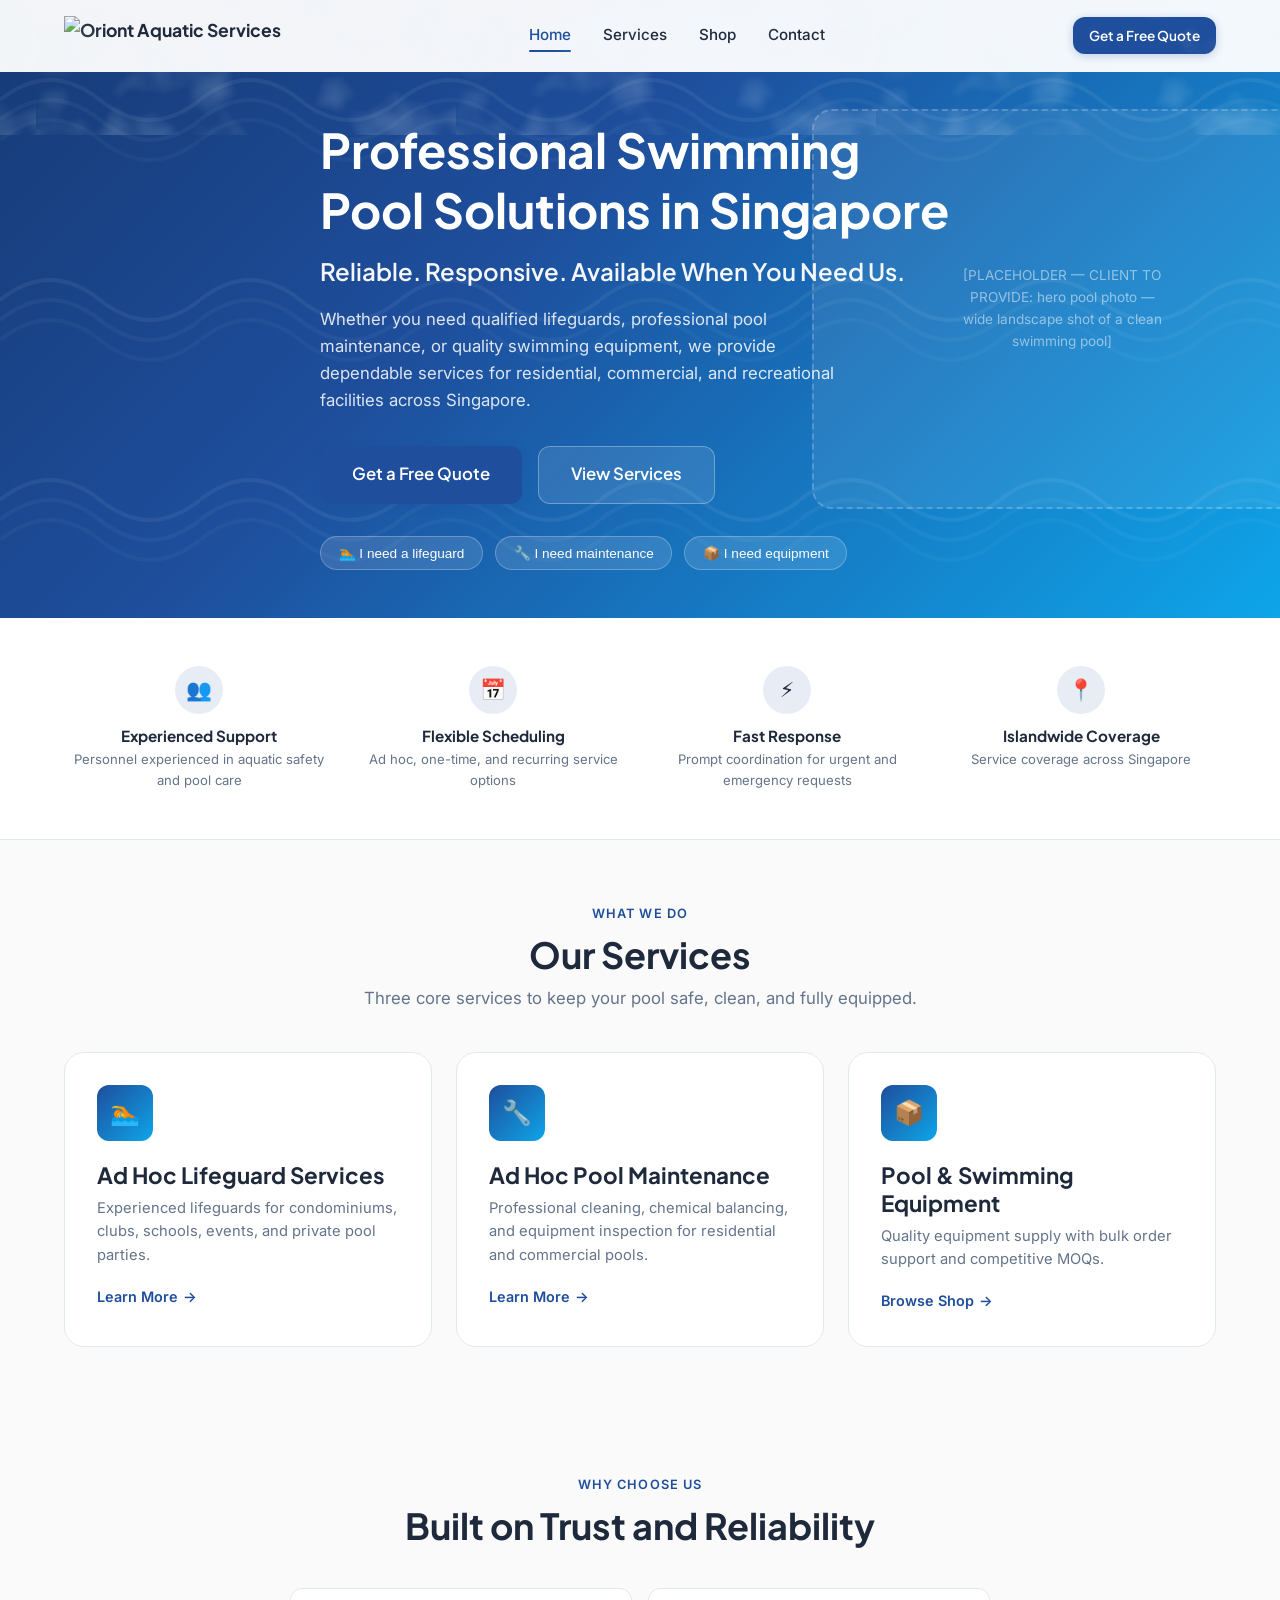
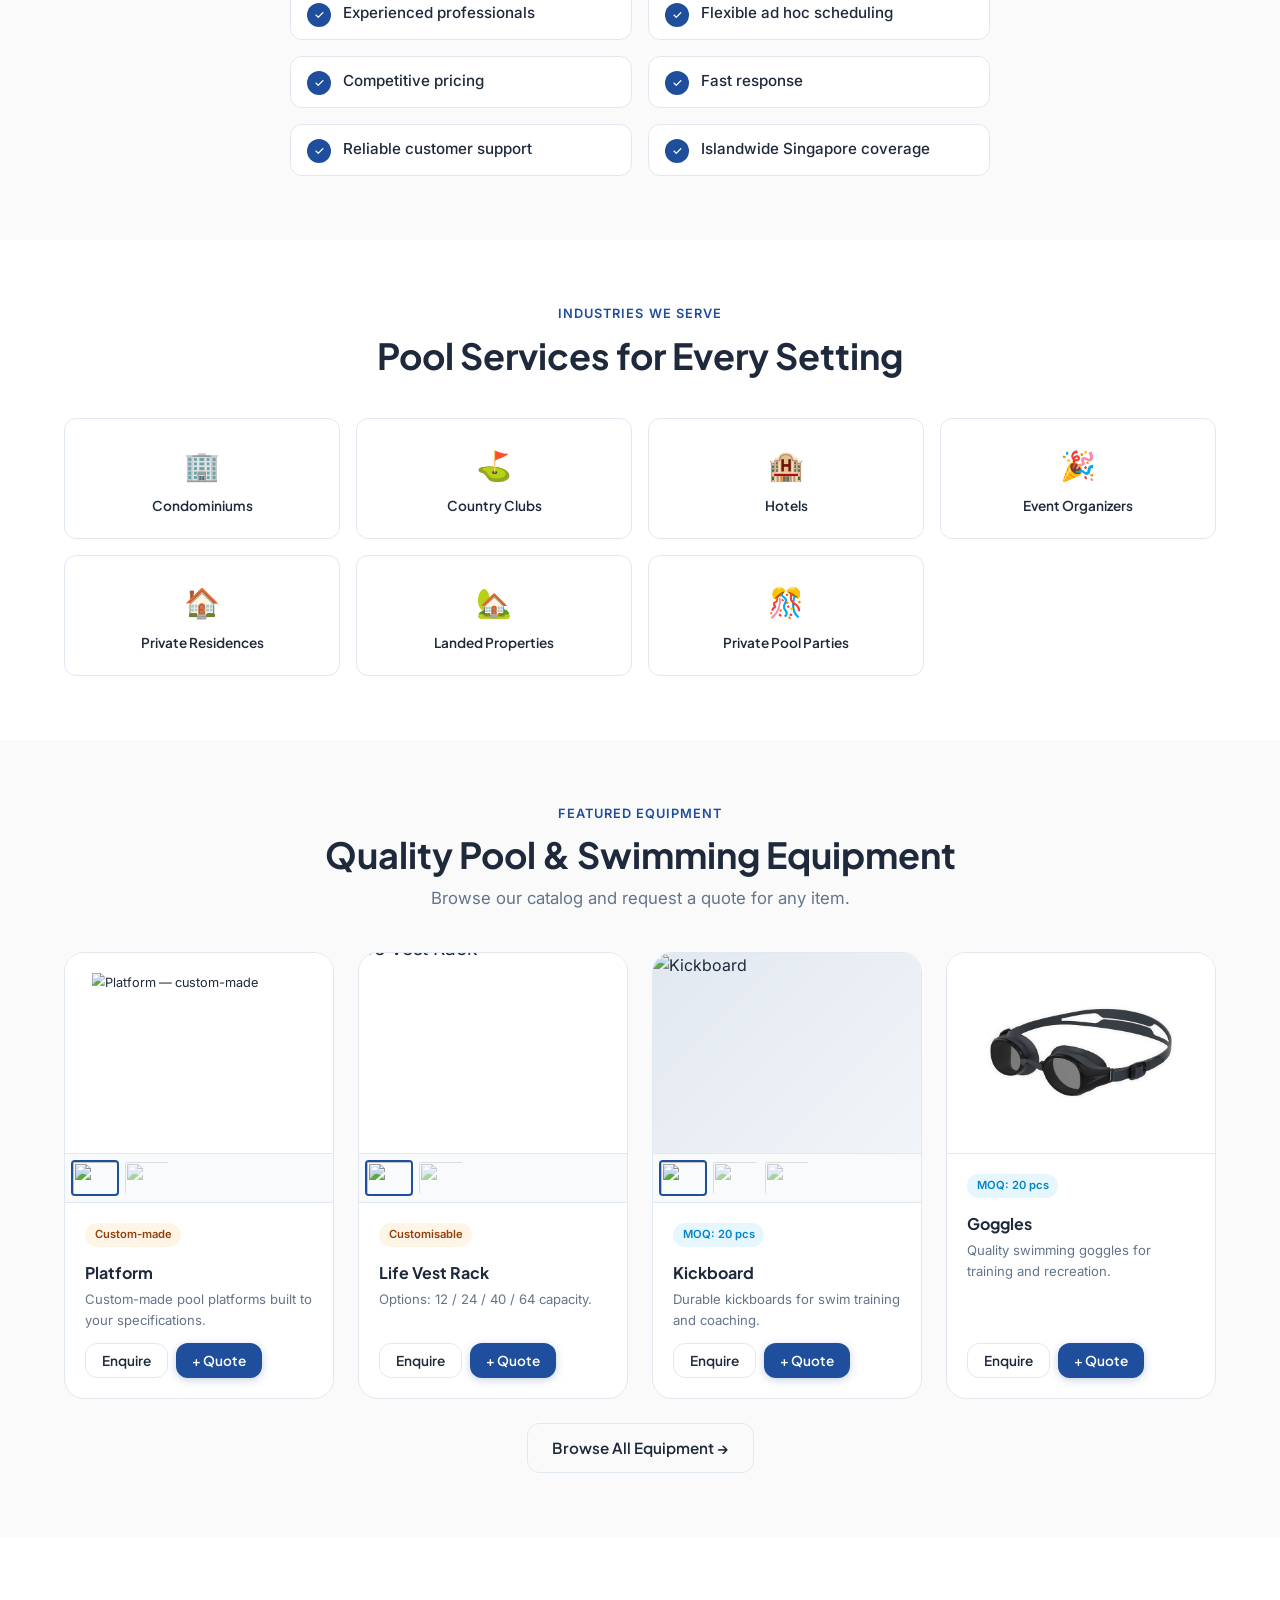
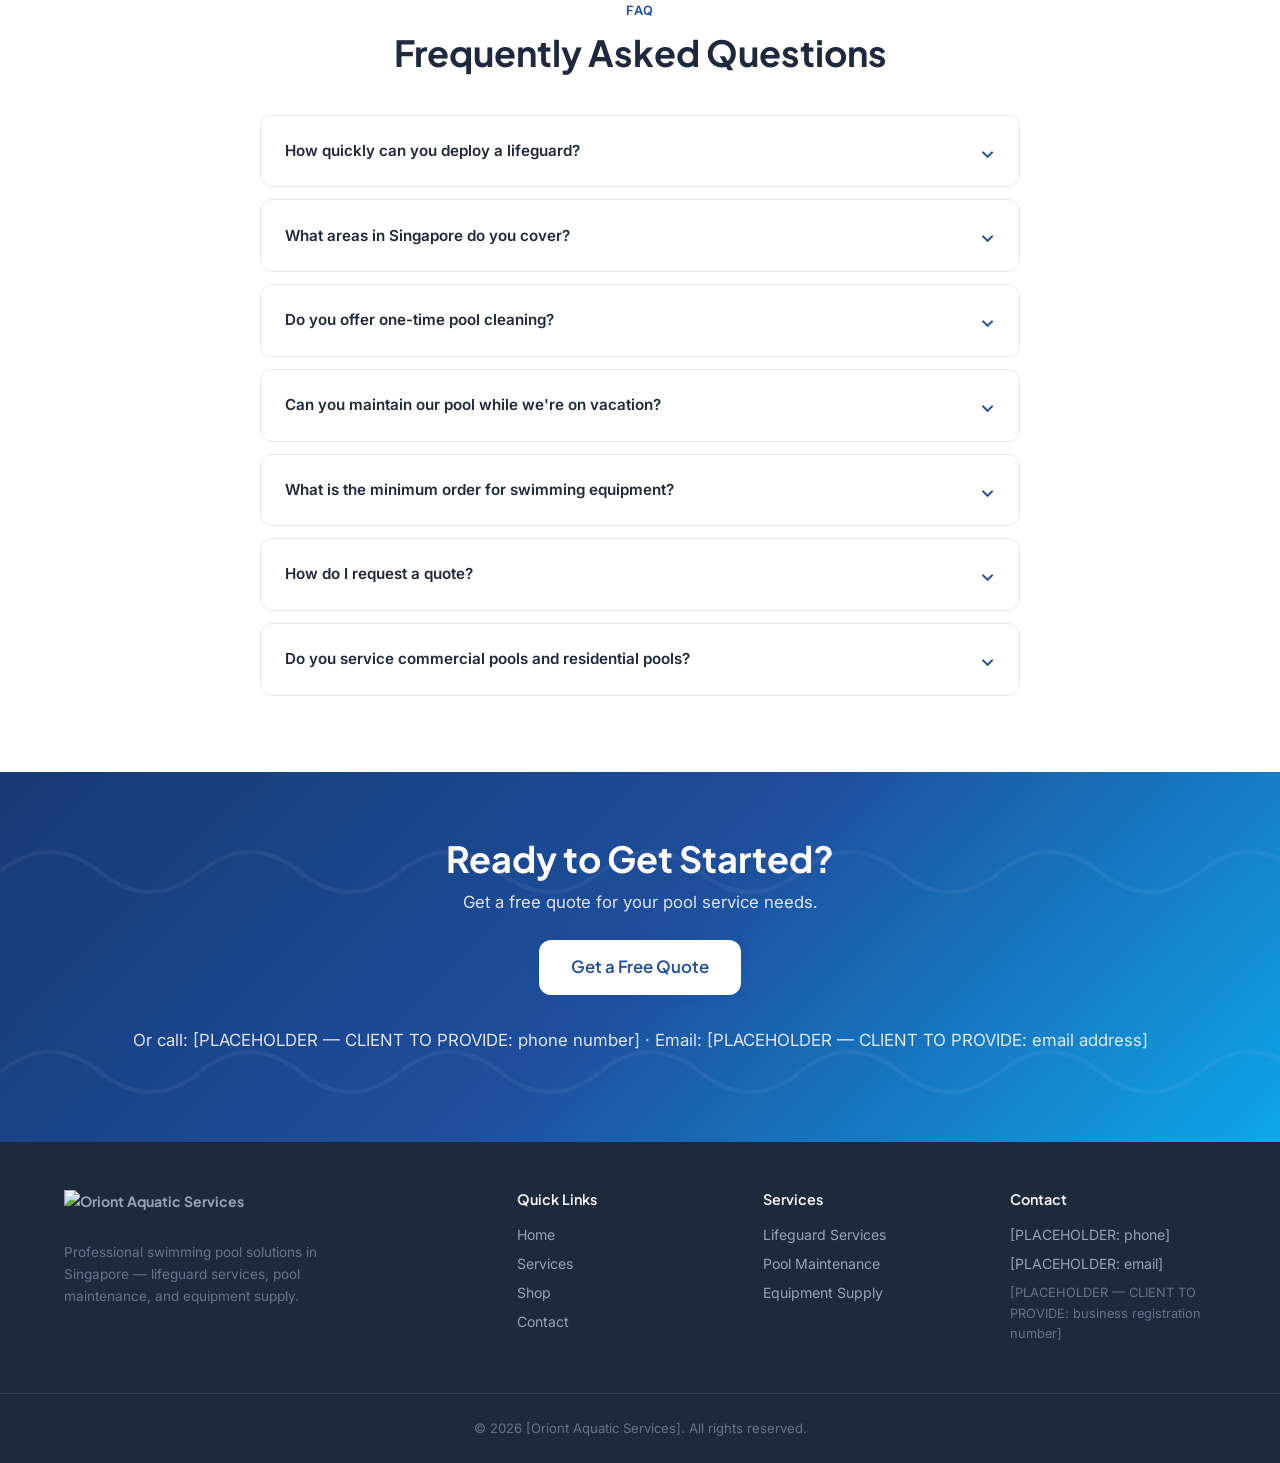
==== index.html @ 8aaba1eb "Sync pool-services-sg changes: page transitions + goggle image + hide About - Added css/transitions." ====
<!DOCTYPE html>
<html lang="en">
<head>
  <meta charset="UTF-8">
  <meta name="viewport" content="width=device-width, initial-scale=1.0">
  <title>Oriont Aquatic Services | Lifeguard · Maintenance · Equipment Singapore</title>
  <meta name="description" content="Professional swimming pool solutions in Singapore — ad hoc lifeguard services, pool maintenance, and quality pool & swimming equipment supply. Get a free quote.">
  <link rel="preconnect" href="https://fonts.googleapis.com">
  <link rel="preconnect" href="https://fonts.gstatic.com" crossorigin>
  <link href="https://fonts.googleapis.com/css2?family=Plus+Jakarta+Sans:wght@400;500;600;700&family=Inter:wght@400;500;600&display=swap" rel="stylesheet">
  <link rel="stylesheet" href="css/style.css?v=16">
  <link rel="stylesheet" href="css/transitions.css?v=2">
  <script type="application/ld+json">
  {
    "@context": "https://schema.org",
    "@type": "LocalBusiness",
    "name": "[Oriont Aquatic Services]",
    "description": "Professional swimming pool solutions in Singapore — lifeguard services, pool maintenance, and equipment supply.",
    "areaServed": "Singapore"
  }
  </script>
</head>
<body>

<!-- ===== HEADER ===== -->
<header class="header">
  <div class="container">
    <a href="index.html" class="logo">
      <img src="images/oriont-logo.png" alt="Oriont Aquatic Services">
    </a>
    <nav class="nav-links">
      <a href="index.html">Home</a>
      <a href="about.html" style="display:none">About</a>
      <a href="services.html">Services</a>
      <a href="shop.html">Shop</a>
      <a href="contact.html">Contact</a>
    </nav>
    <div class="nav-cta">
      <a href="contact.html" class="btn btn-primary btn-sm">Get a Free Quote</a>
      <button class="hamburger" aria-label="Menu"><span></span><span></span><span></span></button>
    </div>
  </div>
</header>

<!-- ===== HERO ===== -->
<section class="hero">
  <div class="container">
    <div class="hero-content">
      <h1>Professional Swimming Pool Solutions in Singapore</h1>
      <p class="subhead">Reliable. Responsive. Available When You Need Us.</p>
      <p class="hero-body">Whether you need qualified lifeguards, professional pool maintenance, or quality swimming equipment, we provide dependable services for residential, commercial, and recreational facilities across Singapore.</p>
      <div class="hero-cta-group">
        <a href="contact.html" class="btn btn-primary btn-lg">Get a Free Quote</a>
        <a href="services.html" class="btn btn-secondary btn-lg">View Services</a>
      </div>
      <div class="service-selector">
        <button class="service-chip" data-service="lifeguard">🏊 I need a lifeguard</button>
        <button class="service-chip" data-service="maintenance">🔧 I need maintenance</button>
        <button class="service-chip" data-service="equipment">📦 I need equipment</button>
      </div>
    </div>
    <div class="hero-image-placeholder">
      <span>[PLACEHOLDER — CLIENT TO PROVIDE: hero pool photo — wide landscape shot of a clean swimming pool]</span>
    </div>
  </div>
</section>

<!-- ===== TRUST INDICATORS ===== -->
<section class="trust-bar">
  <div class="container">
    <div class="trust-grid">
      <div class="trust-item">
        <div class="icon">👥</div>
        <h4>Experienced Support</h4>
        <p>Personnel experienced in aquatic safety and pool care</p>
      </div>
      <div class="trust-item">
        <div class="icon">📅</div>
        <h4>Flexible Scheduling</h4>
        <p>Ad hoc, one-time, and recurring service options</p>
      </div>
      <div class="trust-item">
        <div class="icon">⚡</div>
        <h4>Fast Response</h4>
        <p>Prompt coordination for urgent and emergency requests</p>
      </div>
      <div class="trust-item">
        <div class="icon">📍</div>
        <h4>Islandwide Coverage</h4>
        <p>Service coverage across Singapore</p>
      </div>
    </div>
  </div>
</section>

<!-- ===== SERVICES OVERVIEW ===== -->
<section class="section">
  <div class="container">
    <div class="section-header">
      <div class="eyebrow">What We Do</div>
      <h2>Our Services</h2>
      <p>Three core services to keep your pool safe, clean, and fully equipped.</p>
    </div>
    <div class="cards-grid">
      <a href="services.html#lifeguard" class="service-card">
        <div class="card-icon">🏊</div>
        <h3>Ad Hoc Lifeguard Services</h3>
        <p>Experienced lifeguards for condominiums, clubs, schools, events, and private pool parties.</p>
        <span class="card-link">Learn More</span>
      </a>
      <a href="services.html#maintenance" class="service-card">
        <div class="card-icon">🔧</div>
        <h3>Ad Hoc Pool Maintenance</h3>
        <p>Professional cleaning, chemical balancing, and equipment inspection for residential and commercial pools.</p>
        <span class="card-link">Learn More</span>
      </a>
      <a href="shop.html" class="service-card">
        <div class="card-icon">📦</div>
        <h3>Pool & Swimming Equipment</h3>
        <p>Quality equipment supply with bulk order support and competitive MOQs.</p>
        <span class="card-link">Browse Shop</span>
      </a>
    </div>
  </div>
</section>

<!-- ===== WHY CHOOSE US ===== -->
<section class="section">
  <div class="container">
    <div class="section-header">
      <div class="eyebrow">Why Choose Us</div>
      <h2>Built on Trust and Reliability</h2>
    </div>
    <div class="why-list">
      <div class="why-item"><span class="check">✓</span><span>Experienced professionals</span></div>
      <div class="why-item"><span class="check">✓</span><span>Flexible ad hoc scheduling</span></div>
      <div class="why-item"><span class="check">✓</span><span>Competitive pricing</span></div>
      <div class="why-item"><span class="check">✓</span><span>Fast response</span></div>
      <div class="why-item"><span class="check">✓</span><span>Reliable customer support</span></div>
      <div class="why-item"><span class="check">✓</span><span>Islandwide Singapore coverage</span></div>
    </div>
  </div>
</section>

<!-- ===== INDUSTRIES SERVED ===== -->
<section class="section" style="background: var(--color-surface);">
  <div class="container">
    <div class="section-header">
      <div class="eyebrow">Industries We Serve</div>
      <h2>Pool Services for Every Setting</h2>
    </div>
    <div class="industries-grid">
      <div class="industry-item"><div class="icon">🏢</div><h4>Condominiums</h4></div>
      <div class="industry-item"><div class="icon">⛳</div><h4>Country Clubs</h4></div>
      <div class="industry-item"><div class="icon">🏨</div><h4>Hotels</h4></div>
      <div class="industry-item"><div class="icon">🎉</div><h4>Event Organizers</h4></div>
      <div class="industry-item"><div class="icon">🏠</div><h4>Private Residences</h4></div>
      <div class="industry-item"><div class="icon">🏡</div><h4>Landed Properties</h4></div>
      <div class="industry-item"><div class="icon">🎊</div><h4>Private Pool Parties</h4></div>
    </div>
  </div>
</section>

<!-- ===== FEATURED PRODUCTS ===== -->
<section class="section">
  <div class="container">
    <div class="section-header">
      <div class="eyebrow">Featured Equipment</div>
      <h2>Quality Pool & Swimming Equipment</h2>
      <p>Browse our catalog and request a quote for any item.</p>
    </div>
    <div class="product-grid">
      <div class="product-card product-platform">
        <div class="product-gallery">
            <div class="gallery-main">
              <img src="images/products/platform-1.jpg" alt="Platform — custom-made">
              <img src="images/products/platform-2.jpg" alt="Platform — alternate view">
            </div>
            <div class="gallery-thumbs">
              <img src="images/products/platform-1.jpg" alt="" class="active">
              <img src="images/products/platform-2.jpg" alt="">
            </div>
          </div>
          <div class="product-info">
            <div class="gallery-badge-row">
              <span class="product-badge" style="background:rgba(245,158,11,0.1);color:#92400E;">Custom-made</span>
            </div>
            <h3>Platform</h3>
            <p class="desc">Custom-made pool platforms built to your specifications.</p>
            <div class="product-actions">
              <button class="btn btn-secondary btn-sm" data-enquire="Platform (Custom-made)">Enquire</button>
              <button class="btn btn-primary btn-sm" data-add-quote="Platform (Custom-made)">+ Quote</button>
            </div>
          </div>
      </div>
      <div class="product-card product-life-vest-rack">
        <div class="product-gallery">
            <div class="gallery-main">
              <img src="images/products/life-vest-rack-1.jpg" alt="Life Vest Rack">
              <img src="images/products/life-vest-rack-3.jpg" alt="Life Vest Rack — alternate view">
            </div>
            <div class="gallery-thumbs">
              <img src="images/products/life-vest-rack-1.jpg" alt="" class="active">
              <img src="images/products/life-vest-rack-3.jpg" alt="">
            </div>
          </div>
          <div class="product-info">
            <div class="gallery-badge-row">
              <span class="product-badge" style="background:rgba(245,158,11,0.1);color:#92400E;">Customisable</span>
            </div>
            <h3>Life Vest Rack</h3>
            <p class="desc">Options: 12 / 24 / 40 / 64 capacity.</p>
            <div class="product-actions">
              <button class="btn btn-secondary btn-sm" data-enquire="Life Vest Rack (Customisable — 12/24/40/64 capacity)">Enquire</button>
              <button class="btn btn-primary btn-sm" data-add-quote="Life Vest Rack (Customisable)">+ Quote</button>
            </div>
          </div>
      </div>
      <div class="product-card product-kickboard">
        <div class="product-gallery">
            <div class="gallery-main">
              <img src="images/products/kickboard-1.jpg" alt="Kickboard">
              <img src="images/products/kickboard-2.jpg" alt="Kickboard — alternate view">
              <img src="images/products/kickboard-3.jpg" alt="Kickboard — alternate view">
            </div>
            <div class="gallery-thumbs">
              <img src="images/products/kickboard-1.jpg" alt="" class="active">
              <img src="images/products/kickboard-2.jpg" alt="">
              <img src="images/products/kickboard-3.jpg" alt="">
            </div>
          </div>
          <div class="product-info">
            <div class="gallery-badge-row">
              <span class="product-badge moq">MOQ: 20 pcs</span>
            </div>
            <h3>Kickboard</h3>
            <p class="desc">Durable kickboards for swim training and coaching.</p>
            <div class="product-actions">
              <button class="btn btn-secondary btn-sm" data-enquire="Kickboard" data-moq="20">Enquire</button>
              <button class="btn btn-primary btn-sm" data-add-quote="Kickboard" data-moq="20">+ Quote</button>
            </div>
          </div>
      </div>
      <div class="product-card product-goggle">
        <div class="product-gallery">
            <div class="gallery-main">
              <img src="images/products/goggle_white.png" alt="Swimming Goggle">
            </div>
          </div>
          <div class="product-info">
            <div class="gallery-badge-row">
              <span class="product-badge moq">MOQ: 20 pcs</span>
            </div>
            <h3>Goggles</h3>
            <p class="desc">Quality swimming goggles for training and recreation.</p>
            <div class="product-actions">
              <button class="btn btn-secondary btn-sm" data-enquire="Goggles" data-moq="20">Enquire</button>
              <button class="btn btn-primary btn-sm" data-add-quote="Goggles" data-moq="20">+ Quote</button>
            </div>
          </div>
      </div>
    </div>
    <div class="text-center mt-3">
      <a href="shop.html" class="btn btn-secondary">Browse All Equipment →</a>
    </div>
  </div>
</section>

<!-- ===== FAQ ===== -->
<section class="section" style="background: var(--color-surface);">
  <div class="container">
    <div class="section-header">
      <div class="eyebrow">FAQ</div>
      <h2>Frequently Asked Questions</h2>
    </div>
    <div class="faq-list">
      <div class="faq-item">
        <div class="faq-question">How quickly can you deploy a lifeguard? <span class="arrow">⌄</span></div>
        <div class="faq-answer"><p>We aim to respond to urgent requests as promptly as possible. Response time depends on availability and location. Contact us for same-day or next-day coordination.</p></div>
      </div>
      <div class="faq-item">
        <div class="faq-question">What areas in Singapore do you cover? <span class="arrow">⌄</span></div>
        <div class="faq-answer"><p>We provide pool services across Singapore, including condominiums, private residences, commercial properties, and recreational facilities.</p></div>
      </div>
      <div class="faq-item">
        <div class="faq-question">Do you offer one-time pool cleaning? <span class="arrow">⌄</span></div>
        <div class="faq-answer"><p>Yes. Our ad hoc pool maintenance includes one-time cleaning, weekly maintenance, emergency service, and vacation property maintenance.</p></div>
      </div>
      <div class="faq-item">
        <div class="faq-question">Can you maintain our pool while we're on vacation? <span class="arrow">⌄</span></div>
        <div class="faq-answer"><p>Yes. Vacation property maintenance is one of our service options. We can schedule regular visits to keep your pool clean and safe while you're away.</p></div>
      </div>
      <div class="faq-item">
        <div class="faq-question">What is the minimum order for swimming equipment? <span class="arrow">⌄</span></div>
        <div class="faq-answer"><p>Minimum order quantities vary by product. Swimming equipment typically has a MOQ of 20 pieces. Contact us for specific MOQ details per item.</p></div>
      </div>
      <div class="faq-item">
        <div class="faq-question">How do I request a quote? <span class="arrow">⌄</span></div>
        <div class="faq-answer"><p>Click "Get a Free Quote" anywhere on our site, fill out the quote form with your service or product needs, and we'll get back to you. You can also reach us.</p></div>
      </div>
      <div class="faq-item">
        <div class="faq-question">Do you service commercial pools and residential pools? <span class="arrow">⌄</span></div>
        <div class="faq-answer"><p>Yes. We provide lifeguard services and pool maintenance for both commercial facilities (condominiums, clubs, hotels, schools) and private residential pools.</p></div>
      </div>
    </div>
  </div>
</section>

<!-- ===== CONTACT CTA ===== -->
<section class="cta-section section">
  <div class="container">
    <h2>Ready to Get Started?</h2>
    <p>Get a free quote for your pool service needs.</p>
    <div class="hero-cta-group" style="justify-content: center;">
      <a href="contact.html" class="btn btn-primary btn-lg" style="background:#fff;color:var(--color-primary);">Get a Free Quote</a>
    </div>
    <div class="contact-info">
      <p>Or call: [PLACEHOLDER — CLIENT TO PROVIDE: phone number] · Email: [PLACEHOLDER — CLIENT TO PROVIDE: email address]</p>
    </div>
  </div>
</section>

<!-- ===== FOOTER ===== -->
<footer class="footer">
  <div class="container">
    <div class="footer-brand">
      <a href="index.html" class="logo"><img src="images/oriont-logo-light.png" alt="Oriont Aquatic Services"></a>
      <p>Professional swimming pool solutions in Singapore — lifeguard services, pool maintenance, and equipment supply.</p>
    </div>
    <div>
      <h4>Quick Links</h4>
      <a href="index.html">Home</a>
      <a href="services.html">Services</a>
      <a href="shop.html">Shop</a>
      <a href="contact.html">Contact</a>
    </div>
    <div>
      <h4>Services</h4>
      <a href="services.html#lifeguard">Lifeguard Services</a>
      <a href="services.html#maintenance">Pool Maintenance</a>
      <a href="shop.html">Equipment Supply</a>
    </div>
    <div>
      <h4>Contact</h4>
      <a href="tel:+65XXXXXXXX">[PLACEHOLDER: phone]</a>
      
      <a href="mailto:info@example.com">[PLACEHOLDER: email]</a>
      <p style="color:#64748B;font-size:0.8rem;margin-top:0.5rem;">[PLACEHOLDER — CLIENT TO PROVIDE: business registration number]</p>
    </div>
  </div>
  <div class="footer-bottom">
    © 2026 [Oriont Aquatic Services]. All rights reserved.
  </div>
</footer>

<!-- ===== MOBILE STICKY CTA BAR ===== -->
<div class="mobile-cta-bar">
  <div class="bar-content">
    <a href="contact.html" class="btn btn-primary">Get a Quote</a>
  </div>
</div>

<!-- ===== QUOTE INDICATOR + MODAL ===== -->
<a href="#" class="quote-indicator btn btn-primary">
  📋 Quote List <span class="quote-count">0</span>
</a>
<div class="modal-overlay">
  <div class="modal">
    <button class="modal-close">×</button>
    <h3>Your Quote List</h3>
    <div class="quote-items"></div>
    <a href="contact.html?quote=1" class="btn btn-primary btn-block">Submit Quote Request</a>
  </div>
</div>

<script src="js/main.js?v=7"></script>
<script src="js/transitions.js?v=2"></script>
</body>
</html>
---- css/style.css ----
/* ============================================
   POOL SERVICES WEBSITE — DESIGN SYSTEM
   ============================================ */

:root {
  /* Colors */
  --color-primary: #1E4E9C;
  --color-primary-dark: #163A75;
  --color-primary-light: #93C5FD;
  --color-base: #FAFAFA;
  --color-surface: #FFFFFF;
  --color-text: #1E293B;
  --color-text-muted: #64748B;
  --color-border: #E2E8F0;
  --color-accent: #0EA5E9;
  --color-accent-dark: #0284C7;

  /* Typography */
  --font-heading: 'Plus Jakarta Sans', system-ui, -apple-system, sans-serif;
  --font-body: 'Inter', system-ui, -apple-system, sans-serif;

  /* Spacing & Radius */
  --radius-sm: 8px;
  --radius-md: 12px;
  --radius-lg: 20px;
  --shadow-card: 0 1px 3px rgba(0,0,0,0.08), 0 1px 2px rgba(0,0,0,0.04);
  --shadow-hover: 0 4px 16px rgba(30,78,156,0.12);
  --shadow-hero: 0 8px 32px rgba(0,0,0,0.12);
  --max-width: 1200px;
  --header-height: 72px;
}

/* ============================================
   RESET & BASE
   ============================================ */
*, *::before, *::after { box-sizing: border-box; margin: 0; padding: 0; }

html { scroll-behavior: smooth; font-size: 16px; }

body {
  font-family: var(--font-body);
  color: var(--color-text);
  background: var(--color-base);
  line-height: 1.6;
  -webkit-font-smoothing: antialiased;
  overflow-x: hidden;
}

h1, h2, h3, h4 { font-family: var(--font-heading); font-weight: 700; line-height: 1.25; color: var(--color-text); }
h1 { font-size: clamp(1.8rem, 4vw, 3rem); }
h2 { font-size: clamp(1.5rem, 3vw, 2.25rem); }
h3 { font-size: clamp(1.15rem, 2vw, 1.4rem); }
p { margin-bottom: 1rem; color: var(--color-text-muted); }
a { text-decoration: none; color: var(--color-primary); transition: color 0.2s; }
a:hover { color: var(--color-primary-dark); }
img { max-width: 100%; display: block; }
ul { list-style: none; }

/* ============================================
   LAYOUT HELPERS
   ============================================ */
.container { max-width: var(--max-width); margin: 0 auto; padding: 0 1.5rem; }
.section { padding: 4rem 0; }
.section-tight { padding: 3rem 0; }
.text-center { text-align: center; }
.mt-1 { margin-top: 0.5rem; } .mt-2 { margin-top: 1rem; } .mt-3 { margin-top: 1.5rem; }
.mb-1 { margin-bottom: 0.5rem; } .mb-2 { margin-bottom: 1rem; } .mb-3 { margin-bottom: 1.5rem; }
.eyebrow { font-size: 0.8rem; font-weight: 600; letter-spacing: 0.08em; text-transform: uppercase; color: var(--color-primary); margin-bottom: 0.5rem; }

/* ============================================
   BUTTONS
   ============================================ */
.btn {
  display: inline-flex; align-items: center; gap: 0.5rem;
  padding: 0.75rem 1.5rem; border-radius: var(--radius-md);
  font-family: var(--font-heading); font-weight: 600; font-size: 0.95rem;
  border: none; cursor: pointer; transition: all 0.25s ease;
  text-decoration: none; white-space: nowrap;
}
.btn-primary {
  background: var(--color-primary); color: #fff;
  box-shadow: 0 2px 8px rgba(30,78,156,0.25);
}
.btn-primary:hover { background: var(--color-primary-dark); color: #fff; transform: translateY(-1px); box-shadow: 0 4px 16px rgba(30,78,156,0.3); }
.btn-secondary {
  background: transparent; color: var(--color-text); border: 1.5px solid var(--color-border);
}
.btn-secondary:hover { border-color: var(--color-primary); color: var(--color-primary); }
.btn-sm { padding: 0.5rem 1rem; font-size: 0.85rem; }
.btn-lg { padding: 0.9rem 2rem; font-size: 1.05rem; }
.btn-block { width: 100%; justify-content: center; }

/* Ripple hover effect */
.btn-primary { position: relative; overflow: hidden; }
.btn-primary::after {
  content: ''; position: absolute; top: 50%; left: 50%;
  width: 0; height: 0; border-radius: 50%; background: rgba(255,255,255,0.3);
  transform: translate(-50%, -50%); transition: width 0.5s, height 0.5s;
}
.btn-primary:hover::after { width: 300px; height: 300px; }

/* ============================================
   HEADER / NAV
   ============================================ */
.header {
  position: fixed; top: 0; left: 0; right: 0; z-index: 1000;
  height: var(--header-height); display: flex; align-items: center;
  background: rgba(255,255,255,0.95); backdrop-filter: blur(12px);
  border-bottom: 1px solid transparent; transition: all 0.3s ease;
}
.header.scrolled { border-bottom-color: var(--color-border); box-shadow: 0 1px 8px rgba(0,0,0,0.05); }
.header .container { display: flex; align-items: center; justify-content: space-between; width: 100%; }

.logo { display: flex; align-items: center; gap: 0.5rem; font-family: var(--font-heading); font-weight: 700; font-size: 1.1rem; color: var(--color-text); }
.logo img { height: 40px; width: auto; object-fit: contain; }
.footer .logo img { height: 40px; }
.logo-icon { width: 36px; height: 36px; border-radius: var(--radius-sm); background: var(--color-primary); display: flex; align-items: center; justify-content: center; color: #fff; font-size: 1.2rem; }

.nav-links { display: flex; align-items: center; gap: 2rem; }
.nav-links a { color: var(--color-text); font-weight: 500; font-size: 0.95rem; position: relative; }
.nav-links a:hover, .nav-links a.active { color: var(--color-primary); }
.nav-links a.active::after { content: ''; position: absolute; bottom: -4px; left: 0; right: 0; height: 2px; background: var(--color-primary); border-radius: 1px; }
.nav-cta { display: flex; align-items: center; gap: 0.75rem; }

.hamburger { display: none; flex-direction: column; gap: 5px; cursor: pointer; background: none; border: none; padding: 0; }
.hamburger span { width: 24px; height: 2px; background: var(--color-text); border-radius: 1px; transition: all 0.3s; }
.hamburger.open span:nth-child(1) { transform: rotate(45deg) translate(5px, 5px); }
.hamburger.open span:nth-child(2) { opacity: 0; }
.hamburger.open span:nth-child(3) { transform: rotate(-45deg) translate(5px, -5px); }

/* ============================================
   HERO
   ============================================ */
.hero {
  position: relative; min-height: 600px; display: flex; align-items: center;
  padding-top: var(--header-height);
  background: linear-gradient(135deg, #163A75 0%, #1E4E9C 40%, #0EA5E9 100%);
  overflow: hidden;
}
.hero::before {
  content: ''; position: absolute; inset: 0;
  background: url("data:image/svg+xml,%3Csvg xmlns='http://www.w3.org/2000/svg' width='100' height='100' viewBox='0 0 100 100'%3E%3Cpath d='M0 50 Q25 30 50 50 T100 50' stroke='rgba(255,255,255,0.06)' fill='none' stroke-width='2'/%3E%3Cpath d='M0 60 Q25 40 50 60 T100 60' stroke='rgba(255,255,255,0.04)' fill='none' stroke-width='2'/%3E%3Cpath d='M0 70 Q25 50 50 70 T100 70' stroke='rgba(255,255,255,0.03)' fill='none' stroke-width='2'/%3E%3C/svg%3E");
  background-size: 200px;
}
.hero-content { position: relative; z-index: 2; max-width: 640px; padding: 3rem 0; }
.hero h1 { color: #fff; margin-bottom: 0.75rem; }
.hero .subhead { font-size: clamp(1.1rem, 2.5vw, 1.5rem); color: rgba(255,255,255,0.95); font-weight: 600; margin-bottom: 1rem; font-family: var(--font-heading); }
.hero .hero-body { font-size: 1.05rem; color: rgba(255,255,255,0.85); margin-bottom: 2rem; max-width: 540px; }
.hero-cta-group { display: flex; gap: 1rem; flex-wrap: wrap; margin-bottom: 2rem; }
.hero .btn-secondary { background: rgba(255,255,255,0.1); color: #fff; border-color: rgba(255,255,255,0.3); }
.hero .btn-secondary:hover { background: rgba(255,255,255,0.2); border-color: rgba(255,255,255,0.5); }

/* Service selector */
.service-selector { display: flex; gap: 0.75rem; flex-wrap: wrap; }
.service-chip {
  background: rgba(255,255,255,0.12); border: 1px solid rgba(255,255,255,0.25);
  color: #fff; padding: 0.5rem 1.1rem; border-radius: 999px; font-size: 0.85rem;
  font-weight: 500; cursor: pointer; transition: all 0.25s; backdrop-filter: blur(4px);
}
.service-chip:hover { background: rgba(255,255,255,0.22); border-color: rgba(255,255,255,0.45); }
.service-chip.selected { background: #fff; color: var(--color-primary); border-color: #fff; }

/* Hero placeholder image area */
.hero-image-placeholder {
  position: absolute; right: -2rem; top: 50%; transform: translateY(-50%);
  width: 45%; max-width: 500px; height: 400px;
  border-radius: var(--radius-lg); background: rgba(255,255,255,0.08);
  border: 2px dashed rgba(255,255,255,0.2); display: flex; align-items: center; justify-content: center;
  z-index: 1;
}
.hero-image-placeholder span { color: rgba(255,255,255,0.5); font-size: 0.85rem; text-align: center; max-width: 200px; }

/* ============================================
   TRUST INDICATORS
   ============================================ */
.trust-bar { background: var(--color-surface); border-bottom: 1px solid var(--color-border); }
.trust-grid { display: grid; grid-template-columns: repeat(4, 1fr); gap: 1.5rem; padding: 2.5rem 0; }
.trust-item { text-align: center; padding: 0.5rem; border-radius: var(--radius-md); transition: all 0.25s; cursor: default; }
.trust-item:hover { background: rgba(30,78,156,0.04); transform: translateY(-2px); }
.trust-item .icon { width: 48px; height: 48px; margin: 0 auto 0.75rem; border-radius: 50%; background: rgba(30,78,156,0.1); display: flex; align-items: center; justify-content: center; font-size: 1.3rem; }
.trust-item h4 { font-size: 0.95rem; margin-bottom: 0.25rem; }
.trust-item p { font-size: 0.82rem; margin-bottom: 0; }

/* ============================================
   SERVICE CARDS
   ============================================ */
.cards-grid { display: grid; grid-template-columns: repeat(3, 1fr); gap: 1.5rem; }
.service-card {
  background: var(--color-surface); border-radius: var(--radius-lg); padding: 2rem;
  border: 1px solid var(--color-border); transition: all 0.3s ease; position: relative; overflow: hidden;
}
.service-card::before { content: ''; position: absolute; bottom: 0; left: 0; right: 0; height: 3px; background: var(--color-primary); transform: scaleX(0); transform-origin: left; transition: transform 0.3s; }
.service-card:hover { box-shadow: var(--shadow-hover); border-color: var(--color-primary-light); transform: translateY(-4px); }
.service-card:hover::before { transform: scaleX(1); }
.service-card .card-icon { width: 56px; height: 56px; border-radius: var(--radius-md); background: linear-gradient(135deg, var(--color-primary), var(--color-accent)); display: flex; align-items: center; justify-content: center; font-size: 1.5rem; margin-bottom: 1.25rem; }
.service-card h3 { margin-bottom: 0.5rem; }
.service-card p { font-size: 0.92rem; margin-bottom: 1rem; }
.service-card .card-link { font-weight: 600; font-size: 0.9rem; display: inline-flex; align-items: center; gap: 0.3rem; }
.service-card .card-link::after { content: '→'; transition: transform 0.2s; }
.service-card .card-link:hover::after { transform: translateX(3px); }

/* ============================================
   ABOUT SUMMARY
   ============================================ */
.about-summary { display: grid; grid-template-columns: 1fr 1fr; gap: 3rem; align-items: center; }
.about-image-placeholder {
  border-radius: var(--radius-lg); min-height: 320px; background: linear-gradient(135deg, #E2E8F0, #CBD5E1);
  border: 2px dashed var(--color-border); display: flex; align-items: center; justify-content: center; color: var(--color-text-muted); font-size: 0.85rem; text-align: center; padding: 1rem;
}

/* ============================================
   WHY CHOOSE US
   ============================================ */
.why-list { display: grid; grid-template-columns: 1fr 1fr; gap: 1rem; max-width: 700px; margin: 0 auto; }
.why-item { display: flex; align-items: flex-start; gap: 0.75rem; padding: 0.75rem 1rem; border-radius: var(--radius-md); background: var(--color-surface); border: 1px solid var(--color-border); }
.why-item .check { width: 24px; height: 24px; border-radius: 50%; background: var(--color-primary); color: #fff; display: flex; align-items: center; justify-content: center; font-size: 0.75rem; flex-shrink: 0; margin-top: 2px; }
.why-item span { font-weight: 500; font-size: 0.95rem; color: var(--color-text); }

/* ============================================
   INDUSTRIES GRID
   ============================================ */
.industries-grid { display: grid; grid-template-columns: repeat(4, 1fr); gap: 1rem; }
.industry-item { background: var(--color-surface); border: 1px solid var(--color-border); border-radius: var(--radius-md); padding: 1.5rem 1rem; text-align: center; transition: all 0.25s; }
.industry-item:hover { border-color: var(--color-primary-light); transform: translateY(-2px); box-shadow: var(--shadow-card); }
.industry-item .icon { font-size: 1.8rem; margin-bottom: 0.5rem; }
.industry-item h4 { font-size: 0.85rem; font-weight: 600; }

/* ============================================
   PRODUCT CARDS
   ============================================ */
.product-grid { display: grid; grid-template-columns: repeat(4, 1fr); gap: 1.5rem; }
.product-card {
  background: var(--color-surface); border-radius: var(--radius-lg); overflow: hidden;
  border: 1px solid var(--color-border); transition: all 0.3s ease; display: flex; flex-direction: column;
}
.product-card:hover { box-shadow: var(--shadow-hover); border-color: var(--color-primary-light); transform: translateY(-3px); }
.product-image-placeholder {
  aspect-ratio: 4/3; background: linear-gradient(135deg, #E2E8F0, #F1F5F9);
  border-bottom: 1px solid var(--color-border); display: flex; align-items: center; justify-content: center; color: var(--color-text-muted); font-size: 0.8rem; text-align: center; padding: 1rem;
}
.product-info { padding: 1.25rem; display: flex; flex-direction: column; flex: 1; }
.product-badge { display: inline-block; font-size: 0.7rem; font-weight: 600; padding: 0.2rem 0.6rem; border-radius: 999px; background: rgba(30,78,156,0.1); color: var(--color-primary); margin-bottom: 0.5rem; width: fit-content; }
.product-badge.moq { background: rgba(14,165,233,0.1); color: var(--color-accent-dark); }
.product-card h3 { font-size: 1rem; margin-bottom: 0.35rem; }
.product-card .desc { font-size: 0.82rem; margin-bottom: 0.75rem; flex: 1; }
.product-actions { display: flex; gap: 0.5rem; margin-top: auto; }

/* ============================================
   FAQ ACCORDION
   ============================================ */
.faq-list { max-width: 760px; margin: 0 auto; }
.faq-item { background: var(--color-surface); border: 1px solid var(--color-border); border-radius: var(--radius-md); margin-bottom: 0.75rem; overflow: hidden; transition: box-shadow 0.2s; }
.faq-item:hover { box-shadow: var(--shadow-card); }
.faq-question { padding: 1.25rem 1.5rem; cursor: pointer; display: flex; justify-content: space-between; align-items: center; font-weight: 600; font-size: 0.95rem; color: var(--color-text); user-select: none; }
.faq-question .arrow { transition: transform 0.3s; font-size: 1.2rem; color: var(--color-primary); flex-shrink: 0; margin-left: 1rem; }
.faq-item.open .faq-question .arrow { transform: rotate(180deg); }
.faq-answer { max-height: 0; overflow: hidden; transition: max-height 0.3s ease, padding 0.3s ease; padding: 0 1.5rem; }
.faq-item.open .faq-answer { max-height: 300px; padding-bottom: 1.25rem; }
.faq-answer p { font-size: 0.9rem; margin-bottom: 0; }

/* ============================================
   CONTACT CTA SECTION
   ============================================ */
.cta-section { background: linear-gradient(135deg, var(--color-primary-dark), var(--color-primary), var(--color-accent)); position: relative; overflow: hidden; }
.cta-section::before {
  content: ''; position: absolute; inset: 0;
  background: url("data:image/svg+xml,%3Csvg xmlns='http://www.w3.org/2000/svg' width='100' height='100'%3E%3Cpath d='M0 50 Q25 30 50 50 T100 50' stroke='rgba(255,255,255,0.05)' fill='none' stroke-width='2'/%3E%3C/svg%3E");
  background-size: 200px;
}
.cta-section .container { position: relative; z-index: 2; text-align: center; }
.cta-section h2 { color: #fff; margin-bottom: 0.5rem; }
.cta-section p { color: rgba(255,255,255,0.85); font-size: 1.05rem; margin-bottom: 1.5rem; }
.cta-section .btn-secondary { background: rgba(255,255,255,0.15); color: #fff; border-color: rgba(255,255,255,0.4); }
.cta-section .contact-info { margin-top: 1.5rem; color: rgba(255,255,255,0.8); font-size: 0.9rem; }

/* ============================================
   FORM
   ============================================ */
.form-card { background: var(--color-surface); border-radius: var(--radius-lg); padding: 2.5rem; box-shadow: var(--shadow-card); border: 1px solid var(--color-border); }
.form-group { margin-bottom: 1.25rem; }
.form-group label { display: block; font-weight: 500; font-size: 0.88rem; margin-bottom: 0.4rem; color: var(--color-text); }
.form-group label .req { color: #ef4444; }
.form-group input, .form-group select, .form-group textarea {
  width: 100%; padding: 0.75rem 1rem; border: 1.5px solid var(--color-border);
  border-radius: var(--radius-sm); font-family: var(--font-body); font-size: 0.95rem;
  color: var(--color-text); background: var(--color-base); transition: border-color 0.2s;
}
.form-group input:focus, .form-group select:focus, .form-group textarea:focus { outline: none; border-color: var(--color-primary); box-shadow: 0 0 0 3px rgba(30,78,156,0.1); }
.form-group textarea { resize: vertical; min-height: 100px; }
.form-row { display: grid; grid-template-columns: 1fr 1fr; gap: 1rem; }
.form-note { font-size: 0.82rem; color: var(--color-text-muted); margin-top: 0.5rem; }
.form-success { display: none; padding: 1rem 1.25rem; border-radius: var(--radius-md); background: rgba(30,78,156,0.1); border: 1px solid var(--color-primary-light); color: var(--color-primary-dark); font-size: 0.9rem; margin-bottom: 1.5rem; }
.form-success.show { display: block; }

/* ============================================
   FOOTER
   ============================================ */
.footer { background: #1E293B; color: #CBD5E1; padding: 3rem 0 1.5rem; }
.footer .container { display: grid; grid-template-columns: 2fr 1fr 1fr 1fr; gap: 2.5rem; }
.footer h4 { color: #fff; font-size: 0.9rem; margin-bottom: 1rem; font-weight: 600; }
.footer a { color: #94A3B8; font-size: 0.88rem; display: block; margin-bottom: 0.4rem; }
.footer a:hover { color: var(--color-primary-light); }
.footer .footer-brand p { color: #64748B; font-size: 0.85rem; margin-top: 0.75rem; max-width: 300px; }
.footer-bottom { border-top: 1px solid #334155; padding-top: 1.5rem; margin-top: 2rem; text-align: center; font-size: 0.82rem; color: #64748B; }

/* ============================================
   MOBILE STICKY CTA BAR
   ============================================ */
.mobile-cta-bar {
  display: none; position: fixed; bottom: 0; left: 0; right: 0; z-index: 999;
  background: rgba(255,255,255,0.98); backdrop-filter: blur(12px);
  border-top: 1px solid var(--color-border); padding: 0.75rem 1rem;
  box-shadow: 0 -2px 12px rgba(0,0,0,0.08); transition: transform 0.3s ease;
}
.mobile-cta-bar.hidden { transform: translateY(100%); }
.mobile-cta-bar .bar-content { display: flex; gap: 0.75rem; }
.mobile-cta-bar .btn { flex: 1; justify-content: center; }

/* ============================================
   WAVE DIVIDER
   ============================================ */
.wave-divider { width: 100%; height: 60px; display: block; }
.wave-divider svg { width: 100%; height: 100%; display: block; }

/* ============================================
   PAGE HERO (sub-pages)
   ============================================ */
.page-hero { padding: calc(var(--header-height) + 2rem) 0 3rem; background: linear-gradient(135deg, #163A75 0%, #1E4E9C 60%, #0EA5E9 100%); text-align: center; }
.page-hero h1 { color: #fff; margin-bottom: 0.5rem; }
.page-hero p { color: rgba(255,255,255,0.85); font-size: 1.1rem; max-width: 580px; margin: 0 auto; }

/* ============================================
   SECTION HEADER
   ============================================ */
.section-header { text-align: center; margin-bottom: 2.5rem; }
.section-header h2 { margin-bottom: 0.5rem; }
.section-header p { font-size: 1.05rem; max-width: 600px; margin: 0 auto; }

/* ============================================
   SERVICE DETAIL (Services page)
   ============================================ */
.service-detail { padding: 3rem 0; border-bottom: 1px solid var(--color-border); }
.service-detail:last-child { border-bottom: none; }
.service-detail .detail-content { display: grid; grid-template-columns: 1fr 1fr; gap: 2.5rem; align-items: start; }
.service-detail .detail-image-placeholder { border-radius: var(--radius-lg); min-height: 260px; background: linear-gradient(135deg, #E2E8F0, #F1F5F9); border: 2px dashed var(--color-border); display: flex; align-items: center; justify-content: center; color: var(--color-text-muted); font-size: 0.82rem; text-align: center; padding: 1rem; }
.detail-list { display: grid; grid-template-columns: 1fr 1fr; gap: 0.5rem; margin: 1rem 0; }
.detail-list li { display: flex; align-items: center; gap: 0.5rem; font-size: 0.9rem; color: var(--color-text); }
.detail-list li::before { content: '✓'; color: var(--color-primary); font-weight: 700; }

/* ============================================
   SHOP FILTER
   ============================================ */
.shop-filter { display: flex; gap: 0.75rem; margin-bottom: 2rem; flex-wrap: wrap; }
.filter-btn { padding: 0.5rem 1.25rem; border-radius: 999px; border: 1.5px solid var(--color-border); background: var(--color-surface); font-weight: 500; font-size: 0.88rem; cursor: pointer; transition: all 0.2s; }
.filter-btn:hover { border-color: var(--color-primary); }
.filter-btn.active { background: var(--color-primary); color: #fff; border-color: var(--color-primary); }

/* Quote list indicator */
.quote-indicator { position: fixed; bottom: 1.5rem; right: 1.5rem; z-index: 998; display: none; }
.quote-indicator.show { display: block; }
.quote-indicator .btn { box-shadow: var(--shadow-hero); }
.quote-count { background: #ef4444; color: #fff; font-size: 0.7rem; font-weight: 700; width: 20px; height: 20px; border-radius: 50%; display: inline-flex; align-items: center; justify-content: center; }

/* Quote review modal */
.modal-overlay { display: none; position: fixed; inset: 0; background: rgba(0,0,0,0.5); z-index: 2000; align-items: center; justify-content: center; padding: 1rem; }
.modal-overlay.show { display: flex; }
.modal { background: var(--color-surface); border-radius: var(--radius-lg); max-width: 600px; width: 100%; max-height: 85vh; overflow-y: auto; padding: 2rem; }
.modal h3 { margin-bottom: 1rem; }
.modal .quote-items { margin-bottom: 1.5rem; }
.modal .quote-item { display: flex; justify-content: space-between; align-items: center; padding: 0.75rem 0; border-bottom: 1px solid var(--color-border); }
.modal .quote-item:last-child { border-bottom: none; }
.modal .quote-item .item-name { font-weight: 500; font-size: 0.9rem; }
.modal .quote-item .item-qty { font-size: 0.85rem; color: var(--color-text-muted); }
.modal .quote-item .remove-btn { background: none; border: none; color: #ef4444; cursor: pointer; font-size: 0.85rem; padding: 0.25rem 0.5rem; }
.modal-close { float: right; background: none; border: none; font-size: 1.5rem; cursor: pointer; color: var(--color-text-muted); line-height: 1; }
.modal-close:hover { color: var(--color-text); }

/* ============================================
   PRODUCT IMAGE GALLERY
   ============================================ */
.product-gallery { position: relative; }
.product-gallery .gallery-main {
  aspect-ratio: 4/3; overflow: hidden; border-bottom: 1px solid var(--color-border);
  background: linear-gradient(135deg, #E2E8F0, #F1F5F9);
}
.product-gallery .gallery-main img {
  width: 100%; height: 100%; object-fit: cover; display: none; cursor: zoom-in;
  transition: transform 0.3s ease;
}
.product-gallery .gallery-main img:first-child { display: block; }
.product-gallery .gallery-main:hover img:first-child {
  transform: scale(1.15);
}
.gallery-thumbs { display: flex; gap: 4px; padding: 6px; background: #f8fafc; border-bottom: 1px solid var(--color-border); }
.gallery-thumbs img {
  width: 48px; height: 36px; object-fit: cover; border-radius: 4px; cursor: pointer;
  opacity: 0.5; transition: opacity 0.2s, border-color 0.2s; border: 2px solid transparent;
}
.gallery-thumbs img:hover { opacity: 0.8; }
.gallery-thumbs img.active { opacity: 1; border-color: var(--color-primary); }
.gallery-badge-row { display: flex; gap: 4px; flex-wrap: wrap; margin-bottom: 0.5rem; }

/* ============================================
   PER-PRODUCT IMAGE OVERRIDES
   Change object-fit, aspect-ratio, or other
   properties for individual products here.
   Default for all products: object-fit: cover
   ============================================ */
.product-platform .gallery-main img { object-fit: contain; transform: scale(0.8); }
.product-platform .gallery-main { background: #FFFFFF !important; }
.product-platform .gallery-main:hover img:first-child { transform: scale(0.92); }
/* .product-life-vest-rack .gallery-main img { object-fit: contain; } */
.product-life-vest-rack .gallery-main img { object-fit: contain; }
.product-life-vest-rack .gallery-main img:first-child { transform: scale(1.2); }
.product-life-vest-rack .gallery-main img:nth-child(2) { transform: scale(0.9); }
.product-life-vest-rack .gallery-main { background: #FFFFFF !important; }
.product-life-vest-rack .gallery-main:hover img:first-child { transform: scale(1.38); }
.product-lifeguard-chair .gallery-main img { object-fit: contain; }
.product-lifeguard-chair .gallery-main { background: #EEDEC5 !important; }
/* .product-kickboard .gallery-main img { object-fit: contain; } */
/* .product-swim-fins .gallery-main img { object-fit: contain; } */
/* .product-training-paddles .gallery-main img { object-fit: contain; } */
/* .product-pull-buoy .gallery-main img { object-fit: contain; } */
/* .product-goggle .gallery-main img { object-fit: contain; } */
.product-goggle .gallery-main { background: #FFFFFF !important; }

/* ============================================
   HOVER ZOOM POPUP (like Hover Zoom+ extension)
   ============================================ */
.hover-zoom-popup {
  position: fixed; z-index: 9999; pointer-events: none;
  max-width: 400px; max-height: 400px;
  border: 3px solid #fff; border-radius: 6px;
  box-shadow: 0 8px 30px rgba(0,0,0,0.35);
  display: none; opacity: 0;
  transition: opacity 0.15s ease;
}
.hover-zoom-popup.show { display: block; opacity: 1; }
.hover-zoom-popup img {
  width: 100%; height: 100%; object-fit: contain;
  max-width: 400px; max-height: 400px; border-radius: 3px; display: block;
}

/* ============================================
   LIGHTBOX (click to enlarge + zoom)
   ============================================ */
.lightbox {
  display: none; position: fixed; inset: 0; z-index: 3000;
  background: rgba(0,0,0,0.9); align-items: center; justify-content: center;
  flex-direction: column; padding: 1rem;
}
.lightbox.open { display: flex; }
.lightbox-img-wrapper {
  position: relative; max-width: 90vw; max-height: 75vh; overflow: hidden;
  display: flex; align-items: center; justify-content: center;
}
.lightbox-img {
  max-width: 90vw; max-height: 75vh; object-fit: contain;
  transition: transform 0.2s ease; transform-origin: center center;
  cursor: grab; user-select: none; -webkit-user-drag: none;
}
.lightbox-img.zoomed { cursor: grab; }
.lightbox-img.dragging { cursor: grabbing; transition: none; }
.lightbox-close {
  position: absolute; top: 1rem; right: 1.5rem; background: none; border: none;
  color: #fff; font-size: 2rem; cursor: pointer; z-index: 3001; line-height: 1;
  padding: 0.5rem; border-radius: 50%; transition: background 0.2s;
}
.lightbox-close:hover { background: rgba(255,255,255,0.15); }
.lightbox-controls {
  display: flex; gap: 0.75rem; margin-top: 1rem; align-items: center;
}
.lightbox-btn {
  background: rgba(255,255,255,0.15); border: 1px solid rgba(255,255,255,0.3);
  color: #fff; width: 44px; height: 44px; border-radius: 50%; cursor: pointer;
  font-size: 1.3rem; display: flex; align-items: center; justify-content: center;
  transition: background 0.2s;
}
.lightbox-btn:hover { background: rgba(255,255,255,0.3); }
.lightbox-zoom-level {
  color: rgba(255,255,255,0.7); font-size: 0.85rem; min-width: 50px; text-align: center;
}
.lightbox-prev, .lightbox-next {
  position: absolute; top: 50%; transform: translateY(-50%);
  background: rgba(255,255,255,0.1); border: none; color: #fff;
  width: 48px; height: 48px; border-radius: 50%; cursor: pointer;
  font-size: 1.5rem; display: flex; align-items: center; justify-content: center;
  transition: background 0.2s; z-index: 3001;
}
.lightbox-prev { left: 1rem; }
.lightbox-next { right: 1rem; }
.lightbox-prev:hover, .lightbox-next:hover { background: rgba(255,255,255,0.25); }
@media (max-width: 580px) {
  .lightbox-prev { left: 0.5rem; }
  .lightbox-next { right: 0.5rem; }
}

/* ============================================
   PLACEHOLDER LABELS
   ============================================ */
.placeholder-tag {
  display: inline-block; background: #FEF3C7; border: 1px solid #FCD34D;
  color: #92400E; font-size: 0.75rem; font-weight: 500; padding: 0.3rem 0.7rem;
  border-radius: var(--radius-sm); margin: 0.5rem 0;
}

/* ============================================
   RESPONSIVE
   ============================================ */
@media (max-width: 968px) {
  .hero-image-placeholder { display: none; }
  .trust-grid { grid-template-columns: repeat(2, 1fr); gap: 1rem; }
  .cards-grid { grid-template-columns: 1fr; max-width: 480px; margin: 0 auto; }
  .about-summary { grid-template-columns: 1fr; gap: 1.5rem; }
  .industries-grid { grid-template-columns: repeat(2, 1fr); }
  .product-grid { grid-template-columns: repeat(2, 1fr); }
  .footer .container { grid-template-columns: 1fr 1fr; gap: 2rem; }
  .service-detail .detail-content { grid-template-columns: 1fr; }
  .nav-links { display: none; position: fixed; top: var(--header-height); left: 0; right: 0; background: var(--color-surface); flex-direction: column; padding: 1.5rem; gap: 1rem; box-shadow: 0 4px 16px rgba(0,0,0,0.1); border-bottom: 1px solid var(--color-border); }
  .nav-links.open { display: flex; }
  .hamburger { display: flex; }
  .nav-cta .btn-primary { display: none; }
  .mobile-cta-bar { display: block; }
  body { padding-bottom: 60px; }
  .why-list { grid-template-columns: 1fr; }
}

@media (max-width: 580px) {
  .container { padding: 0 1rem; }
  .section { padding: 2.5rem 0; }
  .hero { min-height: 500px; }
  .hero-cta-group { flex-direction: column; }
  .hero-cta-group .btn { width: 100%; justify-content: center; }
  .product-grid { grid-template-columns: 1fr; }
  .form-row { grid-template-columns: 1fr; }
  .footer .container { grid-template-columns: 1fr; }
  .detail-list { grid-template-columns: 1fr; }
  .form-card { padding: 1.5rem; }
  .modal { padding: 1.5rem; }
}
---- css/transitions.css ----
/* ============================================
   ORIONT — PAGE TRANSITIONS  v2
   Drop-in. Load AFTER css/style.css on every page.
   Replaces transitions.css v1.

   v2 changes: the plain "ORIONT" text on the panel is
   replaced by the real logo, with a drop-ripple and a
   slow caustic shimmer behind it.
   ============================================ */

:root{
  --pt-out: 420ms;
  --pt-in: 620ms;
  --pt-ease: cubic-bezier(.65,0,.35,1);
  --pt-deep: #163A75;
  --pt-mid:  #1E4E9C;
}

.pt-veil{
  position: fixed;
  inset: 0;
  z-index: 9998;
  pointer-events: none;
  transform: translateY(0);
  animation: ptReveal var(--pt-in) var(--pt-ease) forwards;
}
.pt-veil .pt-fill{
  position: absolute;
  inset: 0;
  background: linear-gradient(160deg, var(--pt-mid), var(--pt-deep));
}

/* slow caustic shimmer so the panel reads as water, not a colour block */
.pt-veil .pt-caustic{
  position: absolute;
  inset: -30%;
  opacity: .34;
  mix-blend-mode: screen;
  background-image: url("data:image/svg+xml,%3Csvg xmlns='http://www.w3.org/2000/svg' width='500' height='500'%3E%3Cfilter id='c'%3E%3CfeTurbulence type='fractalNoise' baseFrequency='0.012' numOctaves='3' seed='9'/%3E%3CfeColorMatrix values='0 0 0 0 0.85 0 0 0 0 0.97 0 0 0 0 1 2 0 0 0 -1.05'/%3E%3C/filter%3E%3Crect width='500' height='500' filter='url(%23c)'/%3E%3C/svg%3E");
  background-size: 420px 420px;
  animation: ptDrift 26s linear infinite;
}
@keyframes ptDrift{
  from { background-position: 0 0; }
  to   { background-position: 420px 220px; }
}

.pt-veil .pt-crest{
  position: absolute;
  left: 0; right: 0; bottom: 100%;
  width: 100%; height: 90px;
  display: block;
}
.pt-veil .pt-crest path{ fill: var(--pt-mid); }

@keyframes ptReveal{
  from { transform: translateY(0); }
  to   { transform: translateY(-115%); }
}

.pt-veil.pt-cover{
  animation: none;
  transform: translateY(100%);
  transition: transform var(--pt-out) var(--pt-ease);
}
.pt-veil.pt-cover.pt-go{ transform: translateY(0); }

/* ---------- the logo lockup at centre ---------- */
.pt-badge{
  position: absolute;
  left: 50%; top: 50%;
  transform: translate(-50%,-50%);
  display: flex;
  align-items: center;
  justify-content: center;
  width: 200px; height: 200px;
}
.pt-badge img{
  position: relative;
  z-index: 2;
  width: 150px;
  height: auto;
  opacity: 0;
  transform: scale(.94);
}

/* drop rings spreading out from behind the logo */
.pt-badge i{
  position: absolute;
  left: 50%; top: 50%;
  width: 96px; height: 96px;
  margin: -48px 0 0 -48px;
  border-radius: 50%;
  border: 1.5px solid rgba(147,197,253,.5);
  transform: scale(.2);
  opacity: 0;
}

/* --- arriving: logo settles, rings spread, then all fade --- */
.pt-veil:not(.pt-cover) .pt-badge img{
  animation: ptLogoOut var(--pt-in) var(--pt-ease) forwards;
}
.pt-veil:not(.pt-cover) .pt-badge i{
  animation: ptRing 900ms cubic-bezier(.2,.7,.3,1) forwards;
}
.pt-veil:not(.pt-cover) .pt-badge i:nth-child(2){ animation-delay: 130ms; }
.pt-veil:not(.pt-cover) .pt-badge i:nth-child(3){ animation-delay: 260ms; }

@keyframes ptLogoOut{
  0%   { opacity: 1; transform: scale(1); }
  45%  { opacity: .85; transform: scale(1); }
  100% { opacity: 0; transform: scale(1.03); }
}
@keyframes ptRing{
  0%   { opacity: .55; transform: scale(.2); }
  100% { opacity: 0;   transform: scale(2.6); }
}

/* --- leaving: logo rises into view as the panel covers --- */
.pt-veil.pt-cover .pt-badge img{ animation: none; opacity: 0; transform: scale(.94); }
.pt-veil.pt-cover .pt-badge i{ animation: none; opacity: 0; }
.pt-veil.pt-cover.pt-go .pt-badge img{
  animation: ptLogoIn 460ms var(--pt-ease) 90ms forwards;
}
.pt-veil.pt-cover.pt-go .pt-badge i{
  animation: ptRing 900ms cubic-bezier(.2,.7,.3,1) 200ms forwards;
}
.pt-veil.pt-cover.pt-go .pt-badge i:nth-child(2){ animation-delay: 330ms; }
.pt-veil.pt-cover.pt-go .pt-badge i:nth-child(3){ animation-delay: 460ms; }

@keyframes ptLogoIn{
  from { opacity: 0; transform: scale(.94); }
  to   { opacity: 1; transform: scale(1); }
}

/* ---------- content settle on arrival ---------- */
.pt-enter .page-hero .container,
.pt-enter .hero-content,
.pt-enter .section > .container{
  animation: ptRise 620ms var(--pt-ease) 120ms both;
}
@keyframes ptRise{
  from { opacity: 0; transform: translateY(16px); }
  to   { opacity: 1; transform: none; }
}

.pt-leaving a, .pt-leaving button{ pointer-events: none; }

@media (max-width: 580px){
  .pt-badge{ width: 150px; height: 150px; }
  .pt-badge img{ width: 118px; }
}

@media (prefers-reduced-motion: reduce){
  .pt-veil{ display: none !important; }
  .pt-enter .page-hero .container,
  .pt-enter .hero-content,
  .pt-enter .section > .container{ animation: none !important; }
}
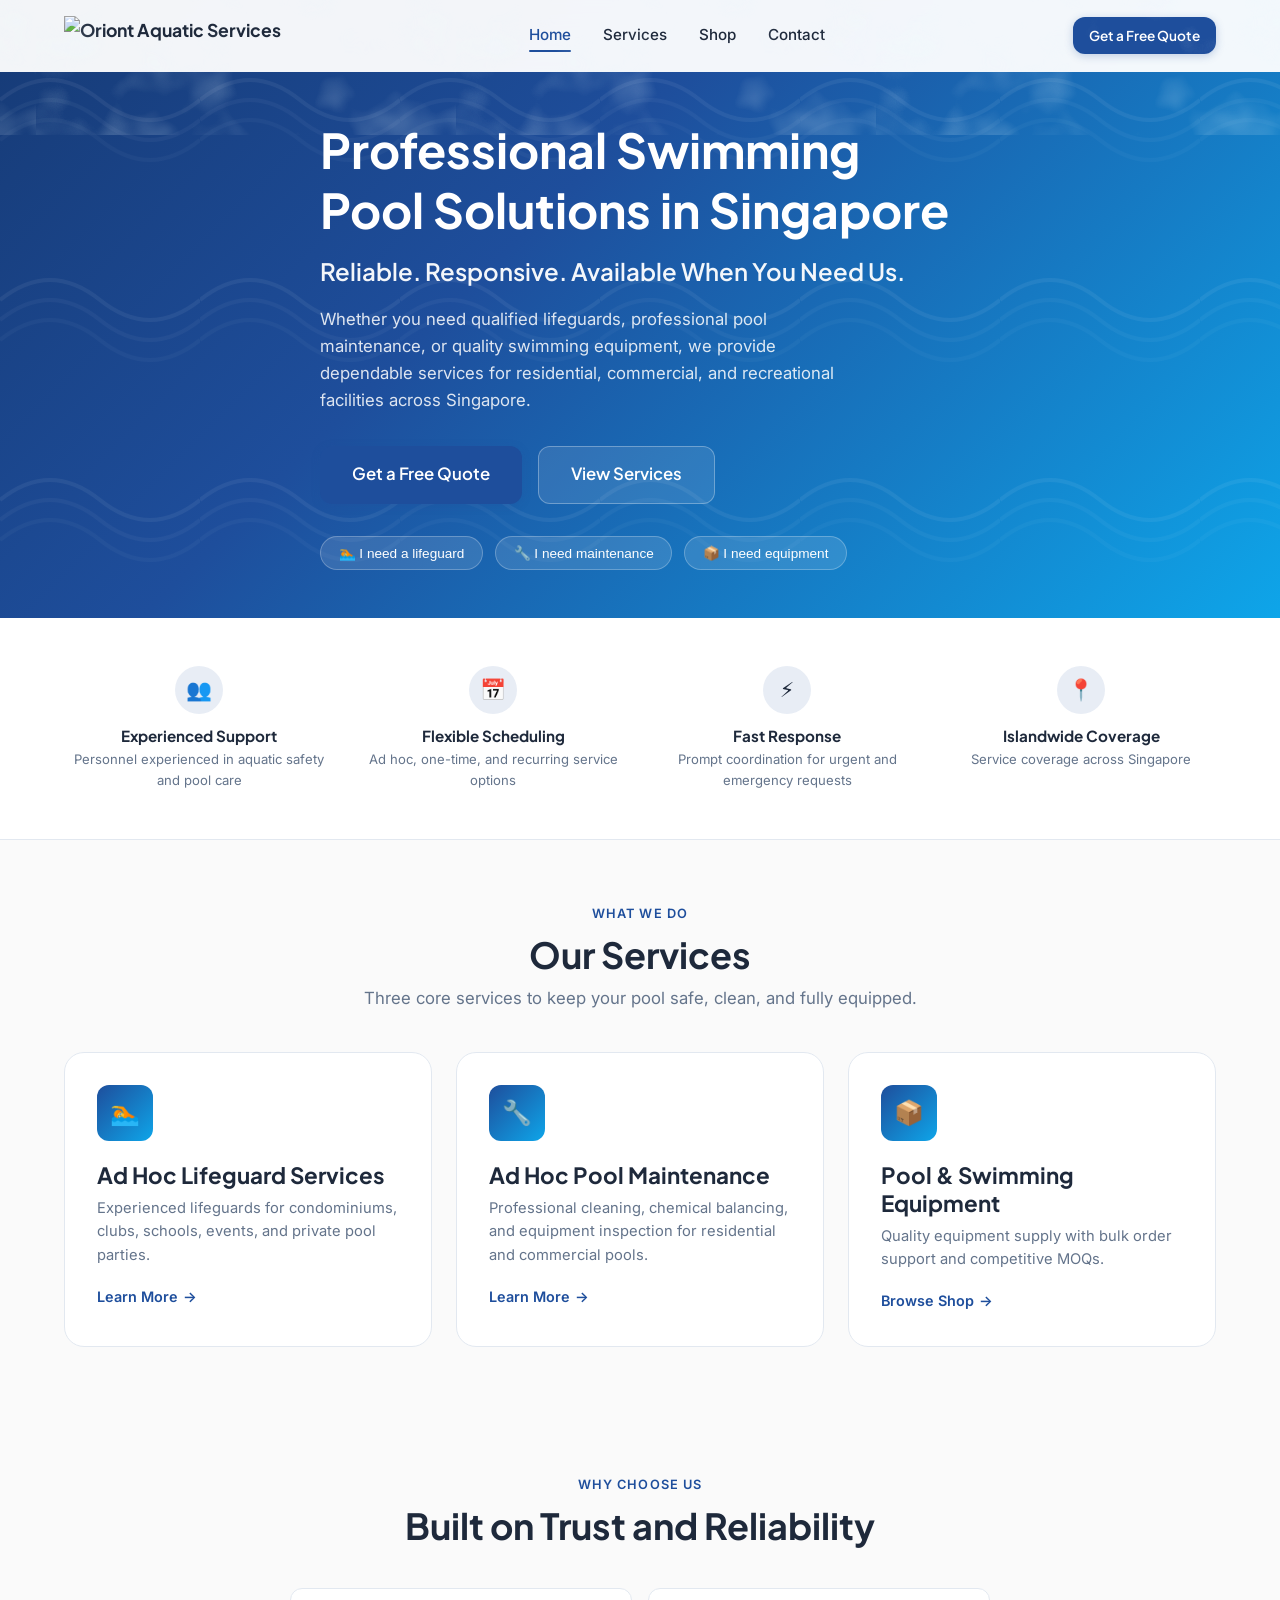
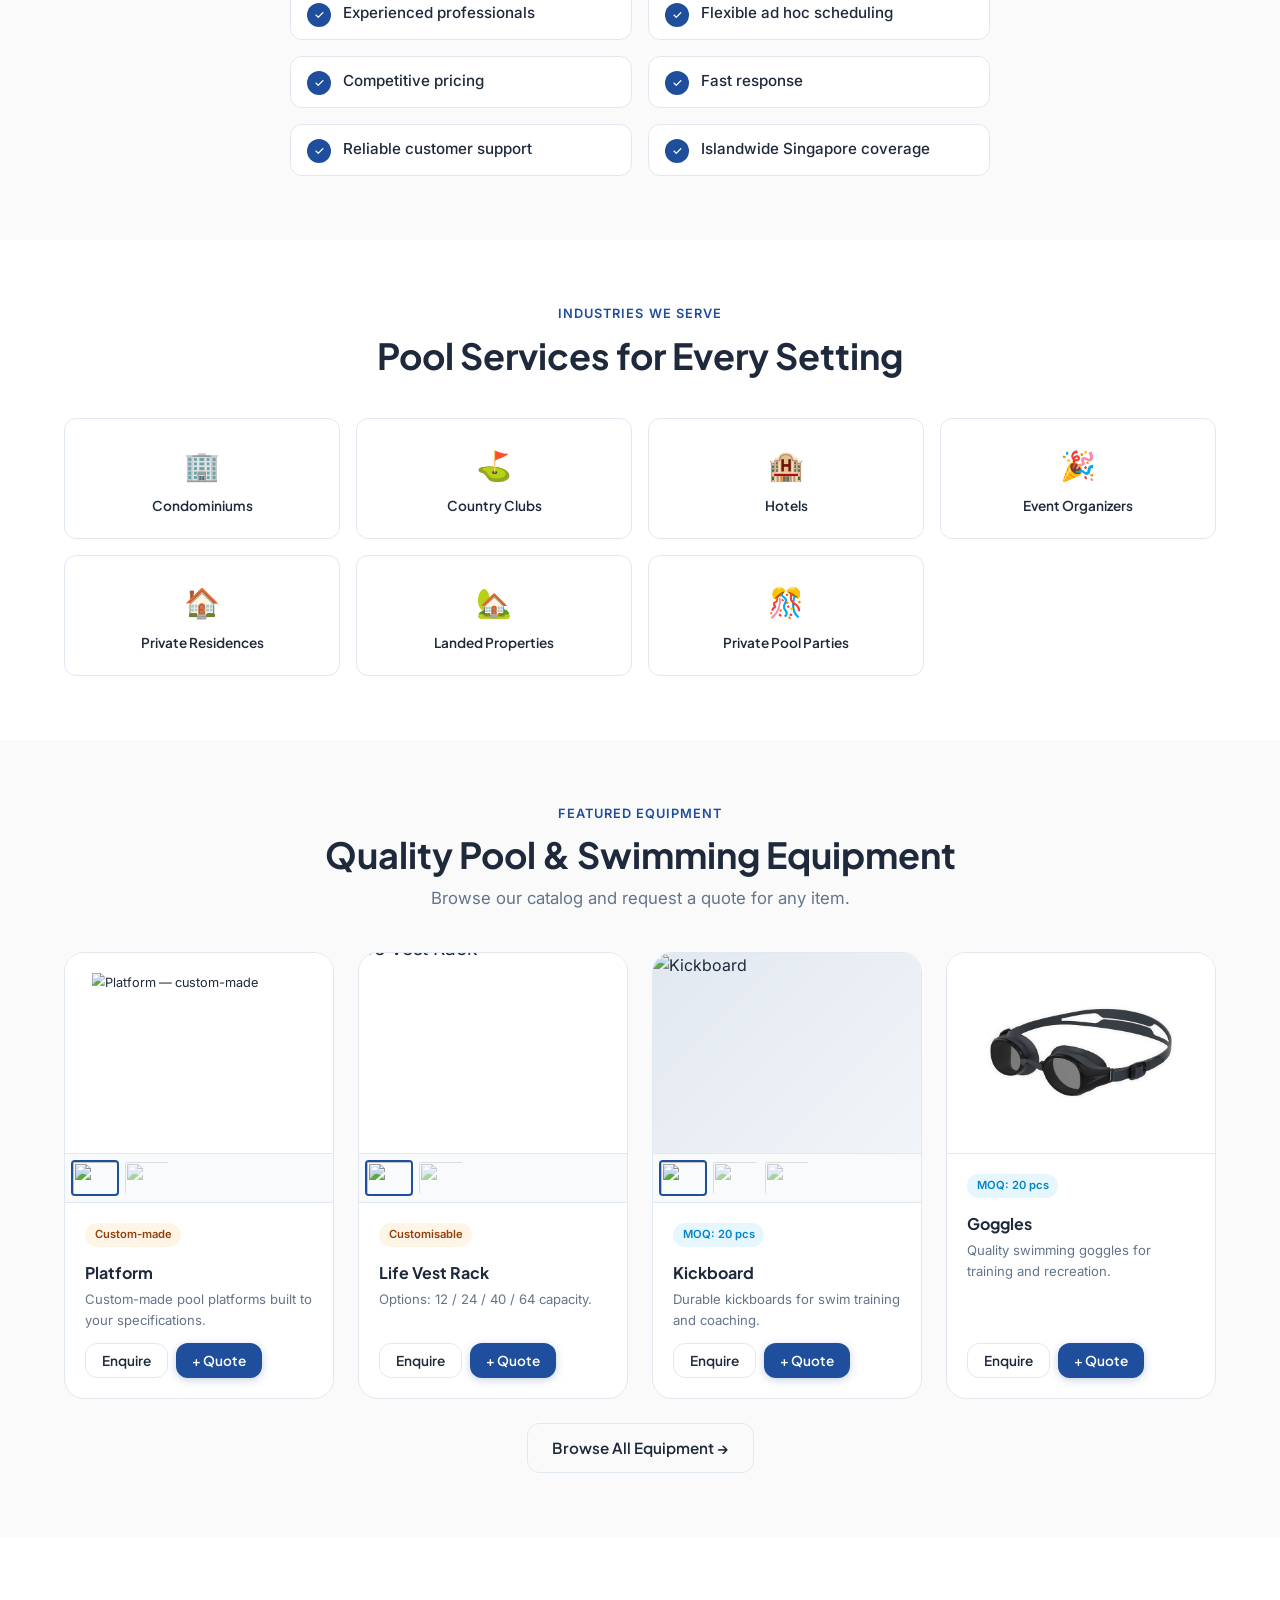
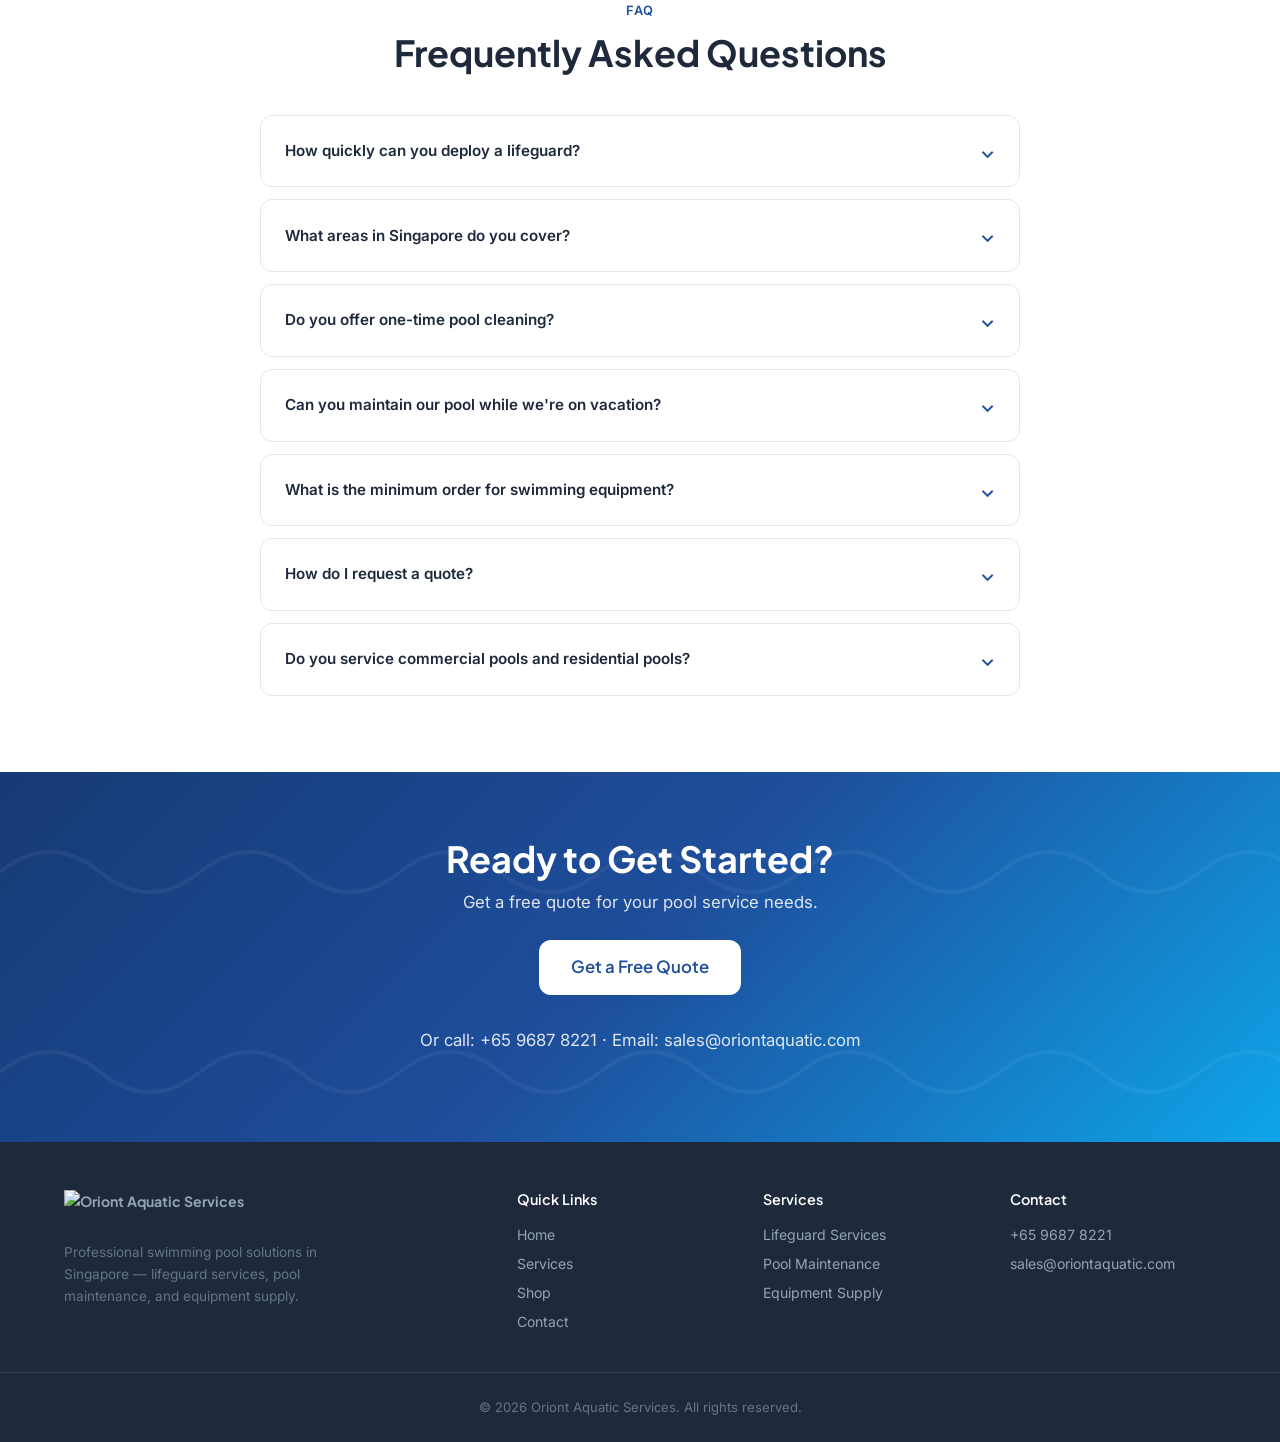
==== commit 4bf0c6d1: "Replace site with current copy of main pool site - Full sync from pool-services-sg (the live client " ====
--- a/index.html
+++ b/index.html
@@ -8,13 +8,13 @@
   <link rel="preconnect" href="https://fonts.googleapis.com">
   <link rel="preconnect" href="https://fonts.gstatic.com" crossorigin>
   <link href="https://fonts.googleapis.com/css2?family=Plus+Jakarta+Sans:wght@400;500;600;700&family=Inter:wght@400;500;600&display=swap" rel="stylesheet">
-  <link rel="stylesheet" href="css/style.css?v=16">
+  <link rel="stylesheet" href="css/style.css?v=17">
   <link rel="stylesheet" href="css/transitions.css?v=2">
   <script type="application/ld+json">
   {
     "@context": "https://schema.org",
     "@type": "LocalBusiness",
-    "name": "[Oriont Aquatic Services]",
+    "name": "Oriont Aquatic Services",
     "description": "Professional swimming pool solutions in Singapore — lifeguard services, pool maintenance, and equipment supply.",
     "areaServed": "Singapore"
   }
@@ -58,9 +58,6 @@
         <button class="service-chip" data-service="maintenance">🔧 I need maintenance</button>
         <button class="service-chip" data-service="equipment">📦 I need equipment</button>
       </div>
-    </div>
-    <div class="hero-image-placeholder">
-      <span>[PLACEHOLDER — CLIENT TO PROVIDE: hero pool photo — wide landscape shot of a clean swimming pool]</span>
     </div>
   </div>
 </section>
@@ -315,7 +312,7 @@
       <a href="contact.html" class="btn btn-primary btn-lg" style="background:#fff;color:var(--color-primary);">Get a Free Quote</a>
     </div>
     <div class="contact-info">
-      <p>Or call: [PLACEHOLDER — CLIENT TO PROVIDE: phone number] · Email: [PLACEHOLDER — CLIENT TO PROVIDE: email address]</p>
+      <p>Or call: +65 9687 8221 · Email: sales@oriontaquatic.com</p>
     </div>
   </div>
 </section>
@@ -342,14 +339,13 @@
     </div>
     <div>
       <h4>Contact</h4>
-      <a href="tel:+65XXXXXXXX">[PLACEHOLDER: phone]</a>
+      <a href="tel:+6596878221">+65 9687 8221</a>
       
-      <a href="mailto:info@example.com">[PLACEHOLDER: email]</a>
-      <p style="color:#64748B;font-size:0.8rem;margin-top:0.5rem;">[PLACEHOLDER — CLIENT TO PROVIDE: business registration number]</p>
+      <a href="mailto:sales@oriontaquatic.com">sales@oriontaquatic.com</a>
     </div>
   </div>
   <div class="footer-bottom">
-    © 2026 [Oriont Aquatic Services]. All rights reserved.
+    © 2026 Oriont Aquatic Services. All rights reserved.
   </div>
 </footer>
 
@@ -373,7 +369,7 @@
   </div>
 </div>
 
-<script src="js/main.js?v=7"></script>
+<script src="js/main.js?v=8"></script>
 <script src="js/transitions.js?v=2"></script>
 </body>
 </html>
--- a/css/style.css
+++ b/css/style.css
@@ -388,7 +388,8 @@
   transition: transform 0.3s ease;
 }
 .product-gallery .gallery-main img:first-child { display: block; }
-.product-gallery .gallery-main:hover img:first-child {
+.product-gallery .gallery-main:hover img:not([style*="display: none"]),
+.product-gallery .gallery-main:hover img[style*="display: block"] {
   transform: scale(1.15);
 }
 .gallery-thumbs { display: flex; gap: 4px; padding: 6px; background: #f8fafc; border-bottom: 1px solid var(--color-border); }
@@ -408,13 +409,15 @@
    ============================================ */
 .product-platform .gallery-main img { object-fit: contain; transform: scale(0.8); }
 .product-platform .gallery-main { background: #FFFFFF !important; }
-.product-platform .gallery-main:hover img:first-child { transform: scale(0.92); }
+.product-platform .gallery-main:hover img:not([style*="display: none"]),
+.product-platform .gallery-main:hover img[style*="display: block"] { transform: scale(0.92); }
 /* .product-life-vest-rack .gallery-main img { object-fit: contain; } */
 .product-life-vest-rack .gallery-main img { object-fit: contain; }
 .product-life-vest-rack .gallery-main img:first-child { transform: scale(1.2); }
 .product-life-vest-rack .gallery-main img:nth-child(2) { transform: scale(0.9); }
 .product-life-vest-rack .gallery-main { background: #FFFFFF !important; }
-.product-life-vest-rack .gallery-main:hover img:first-child { transform: scale(1.38); }
+.product-life-vest-rack .gallery-main:hover img:not([style*="display: none"]),
+.product-life-vest-rack .gallery-main:hover img[style*="display: block"] { transform: scale(1.38); }
 .product-lifeguard-chair .gallery-main img { object-fit: contain; }
 .product-lifeguard-chair .gallery-main { background: #EEDEC5 !important; }
 /* .product-kickboard .gallery-main img { object-fit: contain; } */
